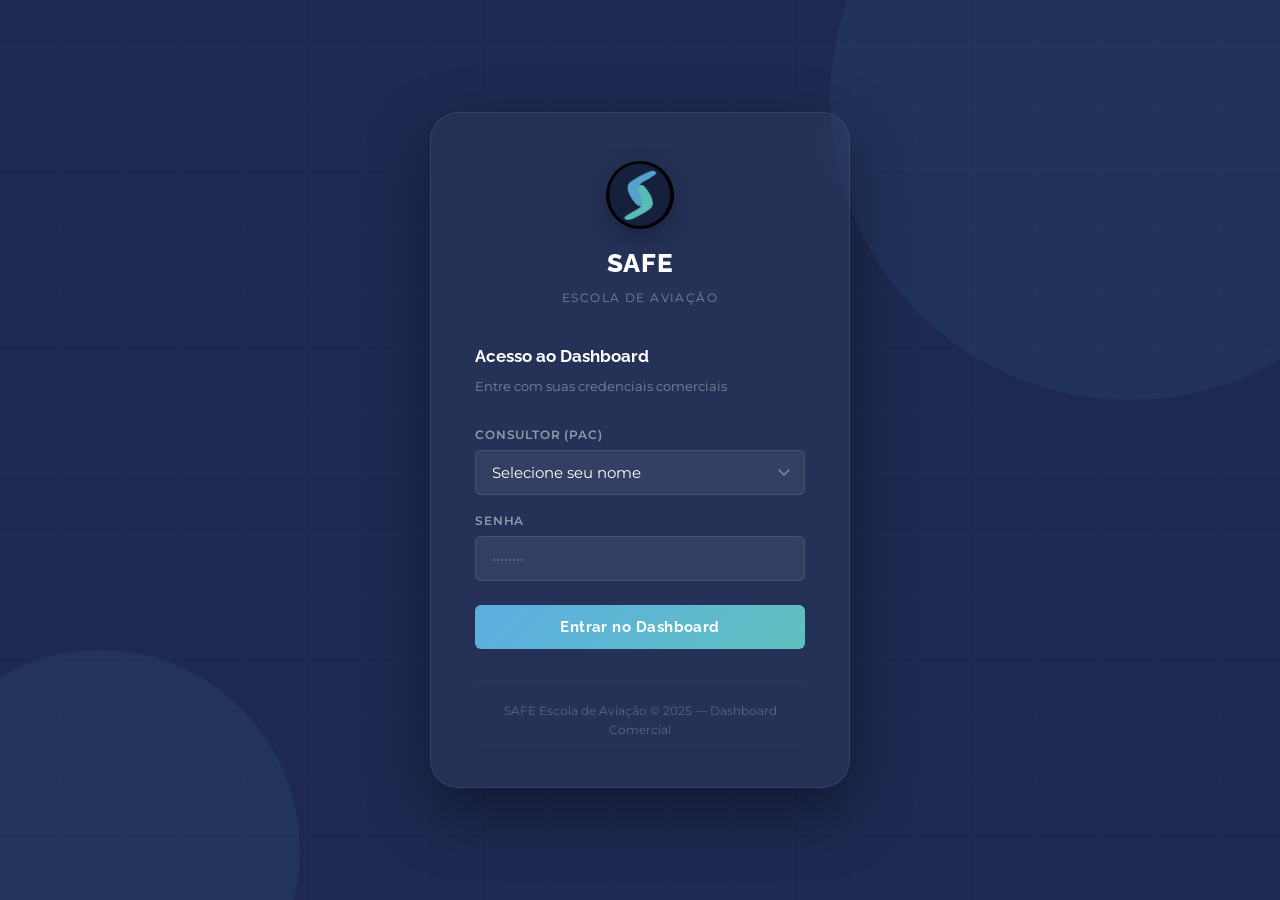
==== index.html @ b27352ac "feat: SAFE Comercial Dashboard v1.0" ====
<!DOCTYPE html>
<html lang="pt-BR">
<head>
  <meta charset="UTF-8">
  <meta name="viewport" content="width=device-width, initial-scale=1.0">
  <title>SAFE Comercial — Login</title>
  <link rel="icon" href="assets/img/logo.png">
  <link rel="stylesheet" href="css/safe-theme.css">
  <style>
    body {
      background: var(--navy);
      min-height: 100vh;
      display: flex;
      align-items: center;
      justify-content: center;
      position: relative;
      overflow: hidden;
    }

    /* Plano de fundo decorativo */
    .bg-decor {
      position: absolute;
      inset: 0;
      pointer-events: none;
      overflow: hidden;
    }
    .bg-circle {
      position: absolute;
      border-radius: 50%;
      opacity: .07;
    }
    .bg-circle-1 {
      width: 600px; height: 600px;
      background: var(--blue);
      top: -200px; right: -150px;
    }
    .bg-circle-2 {
      width: 400px; height: 400px;
      background: var(--teal);
      bottom: -150px; left: -100px;
    }
    .bg-lines {
      position: absolute;
      inset: 0;
      background-image:
        repeating-linear-gradient(
          0deg,
          transparent,
          transparent 60px,
          rgba(255,255,255,.015) 60px,
          rgba(255,255,255,.015) 61px
        ),
        repeating-linear-gradient(
          90deg,
          transparent,
          transparent 60px,
          rgba(255,255,255,.015) 60px,
          rgba(255,255,255,.015) 61px
        );
    }

    /* Card de login */
    .login-card {
      position: relative;
      z-index: 1;
      background: rgba(255,255,255,.04);
      backdrop-filter: blur(20px);
      border: 1px solid rgba(255,255,255,.08);
      border-radius: var(--radius-xl);
      padding: 48px 44px;
      width: 100%;
      max-width: 420px;
      box-shadow: 0 24px 64px rgba(0,0,0,.4);
      animation: fadeUp .5s cubic-bezier(.4,0,.2,1);
    }
    @keyframes fadeUp {
      from { opacity: 0; transform: translateY(24px); }
      to   { opacity: 1; transform: translateY(0); }
    }

    .login-logo {
      display: flex;
      flex-direction: column;
      align-items: center;
      margin-bottom: 36px;
    }
    .login-logo img {
      width: 68px; height: 68px;
      border-radius: 50%;
      margin-bottom: 14px;
      box-shadow: 0 8px 24px rgba(0,0,0,.3);
    }
    .login-logo-name {
      font-family: var(--font-title);
      font-size: 1.6rem;
      font-weight: 800;
      color: var(--white);
      letter-spacing: .02em;
    }
    .login-logo-sub {
      font-size: .75rem;
      color: rgba(255,255,255,.4);
      text-transform: uppercase;
      letter-spacing: .12em;
      margin-top: 4px;
    }

    .login-title {
      font-family: var(--font-title);
      font-size: 1.05rem;
      font-weight: 700;
      color: var(--white);
      margin-bottom: 6px;
    }
    .login-sub {
      font-size: .82rem;
      color: rgba(255,255,255,.4);
      margin-bottom: 28px;
    }

    .login-label {
      font-size: .75rem;
      font-weight: 600;
      text-transform: uppercase;
      letter-spacing: .07em;
      color: rgba(255,255,255,.5);
      margin-bottom: 6px;
      display: block;
    }
    .login-input {
      width: 100%;
      padding: 12px 16px;
      background: rgba(255,255,255,.07);
      border: 1.5px solid rgba(255,255,255,.1);
      border-radius: var(--radius-sm);
      color: var(--white);
      font-size: .95rem;
      font-family: var(--font-body);
      outline: none;
      transition: var(--transition);
      margin-bottom: 16px;
    }
    .login-input:focus {
      border-color: var(--blue);
      background: rgba(91,174,226,.08);
      box-shadow: 0 0 0 3px rgba(91,174,226,.12);
    }
    .login-input::placeholder { color: rgba(255,255,255,.2); }

    .login-btn {
      width: 100%;
      padding: 13px;
      background: linear-gradient(135deg, var(--blue), var(--teal));
      color: var(--white);
      border-radius: var(--radius-sm);
      font-family: var(--font-title);
      font-size: .95rem;
      font-weight: 700;
      letter-spacing: .03em;
      transition: var(--transition);
      display: flex;
      align-items: center;
      justify-content: center;
      gap: 8px;
      margin-top: 8px;
    }
    .login-btn:hover:not(:disabled) {
      transform: translateY(-1px);
      box-shadow: 0 8px 24px rgba(91,174,226,.35);
    }
    .login-btn:disabled { opacity: .6; }

    .login-error {
      background: rgba(231,76,60,.12);
      border: 1px solid rgba(231,76,60,.25);
      border-radius: var(--radius-sm);
      padding: 10px 14px;
      color: #ff8a80;
      font-size: .82rem;
      margin-top: 14px;
      display: none;
    }
    .login-error.show { display: block; }

    .login-footer {
      margin-top: 32px;
      padding-top: 20px;
      border-top: 1px solid rgba(255,255,255,.06);
      text-align: center;
      font-size: .72rem;
      color: rgba(255,255,255,.25);
    }

    /* Select customizado para PAC */
    .login-select {
      width: 100%;
      padding: 12px 16px;
      background: rgba(255,255,255,.07);
      border: 1.5px solid rgba(255,255,255,.1);
      border-radius: var(--radius-sm);
      color: var(--white);
      font-size: .95rem;
      font-family: var(--font-body);
      outline: none;
      transition: var(--transition);
      margin-bottom: 16px;
      appearance: none;
      background-image: url("data:image/svg+xml,%3Csvg xmlns='http://www.w3.org/2000/svg' width='12' height='8' viewBox='0 0 12 8'%3E%3Cpath d='M1 1l5 5 5-5' stroke='rgba(255,255,255,0.4)' stroke-width='1.5' fill='none' stroke-linecap='round'/%3E%3C/svg%3E");
      background-repeat: no-repeat;
      background-position: right 14px center;
      padding-right: 36px;
      cursor: pointer;
    }
    .login-select:focus {
      border-color: var(--blue);
      box-shadow: 0 0 0 3px rgba(91,174,226,.12);
    }
    .login-select option { background: var(--navy); color: var(--white); }
  </style>
</head>
<body>

  <div class="bg-decor">
    <div class="bg-circle bg-circle-1"></div>
    <div class="bg-circle bg-circle-2"></div>
    <div class="bg-lines"></div>
  </div>

  <div class="login-card">
    <div class="login-logo">
      <img src="assets/img/logo.png" alt="SAFE">
      <div class="login-logo-name">SAFE</div>
      <div class="login-logo-sub">Escola de Aviação</div>
    </div>

    <div class="login-title">Acesso ao Dashboard</div>
    <div class="login-sub">Entre com suas credenciais comerciais</div>

    <label class="login-label">Consultor (PAC)</label>
    <select class="login-select" id="inp-pac">
      <option value="" disabled selected>Selecione seu nome</option>
      <option value="Thiago">Thiago</option>
      <option value="Marlon">Marlon</option>
      <option value="Adauto">Adauto</option>
    </select>

    <label class="login-label">Senha</label>
    <input
      type="password"
      class="login-input"
      id="inp-senha"
      placeholder="••••••••"
      autocomplete="current-password"
    >

    <button class="login-btn" id="btn-login">
      Entrar no Dashboard
    </button>

    <div class="login-error" id="login-error"></div>

    <div class="login-footer">
      SAFE Escola de Aviação &copy; 2025 &mdash; Dashboard Comercial
    </div>
  </div>

  <script src="js/config.js"></script>
  <script>
    // Auth inline (sem dependência de auth.js ainda)
    const sessao = sessionStorage.getItem(CONFIG.SESSION_KEY);
    if (sessao) window.location.href = 'dashboard.html';
  </script>
  <script src="js/api.js"></script>
  <script src="js/auth.js"></script>
  <script>
    const btnLogin  = document.getElementById('btn-login');
    const inpPac    = document.getElementById('inp-pac');
    const inpSenha  = document.getElementById('inp-senha');
    const errEl     = document.getElementById('login-error');

    function mostrarErro(msg) {
      errEl.textContent = msg;
      errEl.classList.add('show');
    }
    function limparErro() {
      errEl.classList.remove('show');
    }

    async function fazerLogin() {
      const pac   = inpPac.value.trim();
      const senha = inpSenha.value;

      if (!pac)   { mostrarErro('Selecione seu nome.'); return; }
      if (!senha) { mostrarErro('Digite sua senha.'); return; }

      limparErro();
      btnLoading(btnLogin, true);

      const res = await Auth.login(pac, senha);

      btnLoading(btnLogin, false);

      if (res.ok) {
        window.location.href = 'dashboard.html';
      } else {
        mostrarErro(res.error || 'PAC ou senha incorretos.');
        inpSenha.value = '';
        inpSenha.focus();
      }
    }

    btnLogin.addEventListener('click', fazerLogin);
    inpSenha.addEventListener('keydown', e => {
      if (e.key === 'Enter') fazerLogin();
    });
    inpPac.addEventListener('change', limparErro);
  </script>
</body>
</html>
---- css/safe-theme.css ----
/* ============================================================
   safe-theme.css — Design System SAFE Escola de Aviação
   Dashboard Comercial
   ============================================================ */

@import url('https://fonts.googleapis.com/css2?family=Raleway:wght@400;600;700;800;900&family=Montserrat:wght@300;400;500;600;700&display=swap');

/* ── Variáveis ─────────────────────────────────────────────── */
:root {
  /* Cores SAFE */
  --navy:        #1D2951;
  --navy-deep:   #141d3a;
  --navy-light:  #253463;
  --blue:        #5BAEE2;
  --blue-light:  #7ec3ea;
  --blue-dark:   #3d8cc4;
  --teal:        #60C0BF;
  --teal-light:  #80d4d3;
  --teal-dark:   #44a8a7;
  --mid-blue:    #80B8B8;

  /* Neutros */
  --white:       #FFFFFF;
  --off-white:   #F4F7FC;
  --gray-100:    #EEF2F8;
  --gray-200:    #DDE4EF;
  --gray-300:    #BCC8DC;
  --gray-400:    #8EA4C0;
  --gray-500:    #5E7A9A;
  --gray-600:    #3E5475;
  --black:       #000000;

  /* Semânticas */
  --success:     #2ECC71;
  --warning:     #F39C12;
  --danger:      #E74C3C;
  --info:        var(--blue);

  /* Sidebar */
  --sidebar-w:        240px;
  --sidebar-w-collapsed: 68px;

  /* Layout */
  --topbar-h:    64px;
  --radius-sm:   6px;
  --radius-md:   12px;
  --radius-lg:   20px;
  --radius-xl:   28px;

  /* Sombras */
  --shadow-sm:   0 1px 4px rgba(29,41,81,.08);
  --shadow-md:   0 4px 16px rgba(29,41,81,.12);
  --shadow-lg:   0 8px 32px rgba(29,41,81,.18);
  --shadow-card: 0 2px 12px rgba(29,41,81,.10);

  /* Tipografia */
  --font-title:  'Raleway', sans-serif;
  --font-body:   'Montserrat', sans-serif;

  /* Transições */
  --transition:  all .2s cubic-bezier(.4,0,.2,1);
}

/* ── Reset & Base ──────────────────────────────────────────── */
*, *::before, *::after { box-sizing: border-box; margin: 0; padding: 0; }

html { font-size: 16px; scroll-behavior: smooth; }

body {
  font-family: var(--font-body);
  background: var(--off-white);
  color: var(--navy);
  line-height: 1.6;
  -webkit-font-smoothing: antialiased;
}

a { color: inherit; text-decoration: none; }
img { display: block; max-width: 100%; }
button { cursor: pointer; border: none; background: none; font-family: inherit; }
input, select, textarea { font-family: inherit; }

/* ── Tipografia ────────────────────────────────────────────── */
h1, h2, h3, h4, h5 {
  font-family: var(--font-title);
  font-weight: 700;
  line-height: 1.25;
  color: var(--navy);
}

h1 { font-size: 2rem; }
h2 { font-size: 1.5rem; }
h3 { font-size: 1.25rem; }
h4 { font-size: 1rem; }

.text-sm    { font-size: .85rem; }
.text-xs    { font-size: .75rem; }
.text-muted { color: var(--gray-400); }
.text-white { color: var(--white); }
.text-blue  { color: var(--blue); }
.text-teal  { color: var(--teal); }
.fw-600     { font-weight: 600; }
.fw-700     { font-weight: 700; }

/* ── Botões ────────────────────────────────────────────────── */
.btn {
  display: inline-flex;
  align-items: center;
  gap: 8px;
  padding: 10px 20px;
  border-radius: var(--radius-sm);
  font-family: var(--font-body);
  font-size: .875rem;
  font-weight: 600;
  transition: var(--transition);
  white-space: nowrap;
}

.btn-primary {
  background: var(--blue);
  color: var(--white);
}
.btn-primary:hover {
  background: var(--blue-dark);
  box-shadow: 0 4px 12px rgba(91,174,226,.35);
  transform: translateY(-1px);
}

.btn-navy {
  background: var(--navy);
  color: var(--white);
}
.btn-navy:hover {
  background: var(--navy-deep);
  transform: translateY(-1px);
}

.btn-teal {
  background: var(--teal);
  color: var(--white);
}
.btn-teal:hover {
  background: var(--teal-dark);
  transform: translateY(-1px);
}

.btn-ghost {
  background: transparent;
  color: var(--navy);
  border: 1.5px solid var(--gray-200);
}
.btn-ghost:hover {
  background: var(--gray-100);
  border-color: var(--gray-300);
}

.btn-danger {
  background: var(--danger);
  color: var(--white);
}
.btn-danger:hover { background: #c0392b; }

.btn-sm { padding: 7px 14px; font-size: .8rem; }
.btn-lg { padding: 13px 28px; font-size: 1rem; }
.btn-icon { padding: 9px; border-radius: var(--radius-sm); }

.btn:disabled {
  opacity: .5;
  pointer-events: none;
}

/* ── Cards ─────────────────────────────────────────────────── */
.card {
  background: var(--white);
  border-radius: var(--radius-md);
  box-shadow: var(--shadow-card);
  padding: 24px;
}

.card-header {
  display: flex;
  align-items: center;
  justify-content: space-between;
  margin-bottom: 20px;
}

.card-title {
  font-family: var(--font-title);
  font-size: 1rem;
  font-weight: 700;
  color: var(--navy);
}

/* KPI Card */
.kpi-card {
  background: var(--white);
  border-radius: var(--radius-md);
  box-shadow: var(--shadow-card);
  padding: 24px;
  display: flex;
  flex-direction: column;
  gap: 8px;
  position: relative;
  overflow: hidden;
  transition: var(--transition);
}
.kpi-card:hover {
  transform: translateY(-2px);
  box-shadow: var(--shadow-md);
}
.kpi-card::before {
  content: '';
  position: absolute;
  top: 0; left: 0; right: 0;
  height: 3px;
  background: linear-gradient(90deg, var(--blue), var(--teal));
}
.kpi-label {
  font-size: .78rem;
  font-weight: 600;
  text-transform: uppercase;
  letter-spacing: .06em;
  color: var(--gray-400);
}
.kpi-value {
  font-family: var(--font-title);
  font-size: 1.9rem;
  font-weight: 800;
  color: var(--navy);
  line-height: 1;
}
.kpi-sub {
  font-size: .78rem;
  color: var(--gray-400);
}
.kpi-icon {
  position: absolute;
  top: 20px; right: 20px;
  width: 40px; height: 40px;
  border-radius: 10px;
  display: flex;
  align-items: center;
  justify-content: center;
  font-size: 1.2rem;
}
.kpi-icon.blue  { background: rgba(91,174,226,.12); color: var(--blue); }
.kpi-icon.teal  { background: rgba(96,192,191,.12); color: var(--teal); }
.kpi-icon.navy  { background: rgba(29,41,81,.08);   color: var(--navy); }
.kpi-icon.green { background: rgba(46,204,113,.12); color: var(--success); }

/* ── Formulários ───────────────────────────────────────────── */
.form-group {
  display: flex;
  flex-direction: column;
  gap: 6px;
  margin-bottom: 16px;
}
.form-label {
  font-size: .8rem;
  font-weight: 600;
  color: var(--gray-500);
  text-transform: uppercase;
  letter-spacing: .04em;
}
.form-control {
  width: 100%;
  padding: 10px 14px;
  border: 1.5px solid var(--gray-200);
  border-radius: var(--radius-sm);
  font-size: .9rem;
  color: var(--navy);
  background: var(--white);
  transition: var(--transition);
  outline: none;
}
.form-control:focus {
  border-color: var(--blue);
  box-shadow: 0 0 0 3px rgba(91,174,226,.15);
}
.form-control::placeholder { color: var(--gray-300); }
.form-row {
  display: grid;
  grid-template-columns: repeat(auto-fit, minmax(200px, 1fr));
  gap: 0 16px;
}

/* ── Tabelas ───────────────────────────────────────────────── */
.table-wrapper {
  overflow-x: auto;
  border-radius: var(--radius-md);
}
.table {
  width: 100%;
  border-collapse: collapse;
  font-size: .875rem;
}
.table thead th {
  background: var(--navy);
  color: var(--white);
  font-family: var(--font-title);
  font-size: .75rem;
  font-weight: 700;
  text-transform: uppercase;
  letter-spacing: .06em;
  padding: 12px 16px;
  text-align: left;
  white-space: nowrap;
}
.table thead th:first-child { border-radius: var(--radius-sm) 0 0 0; }
.table thead th:last-child  { border-radius: 0 var(--radius-sm) 0 0; }
.table tbody tr {
  border-bottom: 1px solid var(--gray-100);
  transition: var(--transition);
}
.table tbody tr:hover { background: var(--off-white); }
.table tbody td {
  padding: 12px 16px;
  color: var(--navy);
  vertical-align: middle;
}
.table tbody tr:last-child { border-bottom: none; }

/* ── Badges ────────────────────────────────────────────────── */
.badge {
  display: inline-flex;
  align-items: center;
  padding: 3px 10px;
  border-radius: 100px;
  font-size: .72rem;
  font-weight: 700;
  text-transform: uppercase;
  letter-spacing: .05em;
}
.badge-blue   { background: rgba(91,174,226,.12);  color: var(--blue-dark); }
.badge-teal   { background: rgba(96,192,191,.12);  color: var(--teal-dark); }
.badge-navy   { background: rgba(29,41,81,.08);    color: var(--navy); }
.badge-green  { background: rgba(46,204,113,.12);  color: #27ae60; }
.badge-orange { background: rgba(243,156,18,.12);  color: #d68910; }
.badge-red    { background: rgba(231,76,60,.12);   color: #c0392b; }

/* ── Modal ─────────────────────────────────────────────────── */
.modal-overlay {
  position: fixed;
  inset: 0;
  background: rgba(14,20,40,.55);
  backdrop-filter: blur(4px);
  z-index: 1000;
  display: flex;
  align-items: center;
  justify-content: center;
  padding: 16px;
  opacity: 0;
  pointer-events: none;
  transition: opacity .25s;
}
.modal-overlay.open {
  opacity: 1;
  pointer-events: all;
}
.modal {
  background: var(--white);
  border-radius: var(--radius-lg);
  box-shadow: var(--shadow-lg);
  width: 100%;
  max-width: 560px;
  max-height: 90vh;
  overflow-y: auto;
  transform: translateY(20px) scale(.97);
  transition: transform .25s cubic-bezier(.4,0,.2,1);
}
.modal-overlay.open .modal { transform: translateY(0) scale(1); }
.modal-header {
  padding: 24px 24px 0;
  display: flex;
  align-items: center;
  justify-content: space-between;
}
.modal-body    { padding: 20px 24px; }
.modal-footer  { padding: 0 24px 24px; display: flex; gap: 10px; justify-content: flex-end; }
.modal-close {
  width: 32px; height: 32px;
  border-radius: 50%;
  display: flex; align-items: center; justify-content: center;
  color: var(--gray-400);
  transition: var(--transition);
}
.modal-close:hover { background: var(--gray-100); color: var(--navy); }

/* ── Toast / Alertas ───────────────────────────────────────── */
.toast-container {
  position: fixed;
  bottom: 24px; right: 24px;
  z-index: 2000;
  display: flex;
  flex-direction: column;
  gap: 10px;
}
.toast {
  display: flex;
  align-items: center;
  gap: 12px;
  padding: 14px 18px;
  background: var(--white);
  border-radius: var(--radius-md);
  box-shadow: var(--shadow-lg);
  min-width: 280px;
  max-width: 380px;
  font-size: .875rem;
  font-weight: 500;
  animation: toastIn .3s cubic-bezier(.4,0,.2,1);
  border-left: 4px solid var(--blue);
}
.toast.success { border-color: var(--success); }
.toast.error   { border-color: var(--danger); }
.toast.warning { border-color: var(--warning); }
@keyframes toastIn {
  from { opacity: 0; transform: translateX(20px); }
  to   { opacity: 1; transform: translateX(0); }
}

/* ── Loading ───────────────────────────────────────────────── */
.spinner {
  width: 20px; height: 20px;
  border: 2px solid rgba(255,255,255,.3);
  border-top-color: var(--white);
  border-radius: 50%;
  animation: spin .7s linear infinite;
}
.spinner.dark {
  border-color: rgba(29,41,81,.15);
  border-top-color: var(--navy);
}
@keyframes spin { to { transform: rotate(360deg); } }

.loading-overlay {
  position: absolute;
  inset: 0;
  background: rgba(255,255,255,.7);
  display: flex;
  align-items: center;
  justify-content: center;
  border-radius: inherit;
  z-index: 10;
}

/* ── Utilitários ───────────────────────────────────────────── */
.d-flex  { display: flex; }
.d-none  { display: none !important; }
.align-center { align-items: center; }
.justify-between { justify-content: space-between; }
.gap-8   { gap: 8px; }
.gap-12  { gap: 12px; }
.gap-16  { gap: 16px; }
.mt-4    { margin-top: 4px; }
.mt-8    { margin-top: 8px; }
.mt-16   { margin-top: 16px; }
.mt-24   { margin-top: 24px; }
.mb-16   { margin-bottom: 16px; }
.mb-24   { margin-bottom: 24px; }
.w-100   { width: 100%; }
.text-right { text-align: right; }
.text-center { text-align: center; }
.cursor-pointer { cursor: pointer; }

/* Empty state */
.empty-state {
  text-align: center;
  padding: 48px 24px;
  color: var(--gray-400);
}
.empty-state .icon {
  font-size: 3rem;
  margin-bottom: 12px;
  opacity: .4;
}
.empty-state p { font-size: .9rem; }

/* Divider */
.divider {
  border: none;
  border-top: 1px solid var(--gray-100);
  margin: 16px 0;
}

/* Scrollbar customizada */
::-webkit-scrollbar { width: 6px; height: 6px; }
::-webkit-scrollbar-track { background: transparent; }
::-webkit-scrollbar-thumb { background: var(--gray-300); border-radius: 3px; }
::-webkit-scrollbar-thumb:hover { background: var(--gray-400); }
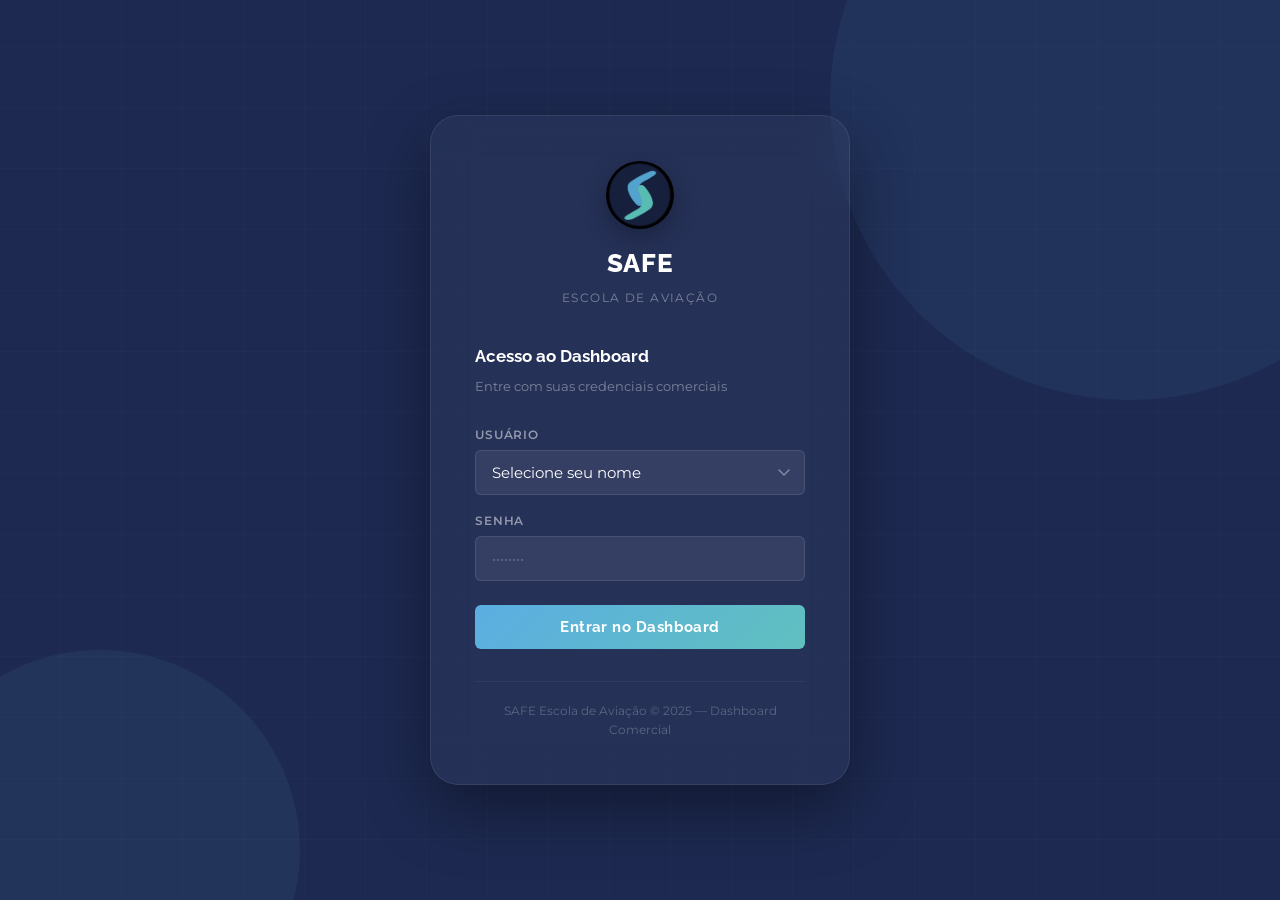
==== commit c90addb0: "fix: ajustar login usuarios e sidebar" ====
--- a/index.html
+++ b/index.html
@@ -14,7 +14,9 @@
       align-items: center;
       justify-content: center;
       position: relative;
-      overflow: hidden;
+      overflow-x: hidden;
+      overflow-y: auto;
+      padding: 24px 16px;
     }
 
     /* Plano de fundo decorativo */
@@ -67,7 +69,7 @@
       backdrop-filter: blur(20px);
       border: 1px solid rgba(255,255,255,.08);
       border-radius: var(--radius-xl);
-      padding: 48px 44px;
+      padding: clamp(28px, 5vh, 48px) clamp(22px, 5vw, 44px);
       width: 100%;
       max-width: 420px;
       box-shadow: 0 24px 64px rgba(0,0,0,.4);
@@ -210,12 +212,26 @@
       background-position: right 14px center;
       padding-right: 36px;
       cursor: pointer;
+      min-width: 0;
     }
     .login-select:focus {
       border-color: var(--blue);
       box-shadow: 0 0 0 3px rgba(91,174,226,.12);
     }
     .login-select option { background: var(--navy); color: var(--white); }
+
+    @media (max-width: 480px), (max-height: 720px) {
+      body { align-items: flex-start; }
+      .login-logo { margin-bottom: 24px; }
+      .login-logo img {
+        width: 56px;
+        height: 56px;
+      }
+      .login-footer {
+        margin-top: 24px;
+        padding-top: 16px;
+      }
+    }
   </style>
 </head>
 <body>
@@ -236,7 +252,7 @@
     <div class="login-title">Acesso ao Dashboard</div>
     <div class="login-sub">Entre com suas credenciais comerciais</div>
 
-    <label class="login-label">Consultor (PAC)</label>
+    <label class="login-label">Usuário</label>
     <select class="login-select" id="inp-pac">
       <option value="" disabled selected>Selecione seu nome</option>
       <option value="Thiago">Thiago</option>
@@ -286,6 +302,49 @@
       errEl.classList.remove('show');
     }
 
+    const usuariosFallback = Array.from(
+      inpPac.querySelectorAll('option:not([disabled])')
+    ).map(option => ({ nome: option.textContent.trim(), pac: option.value }));
+
+    function preencherUsuariosLogin(usuarios) {
+      const valorAtual = inpPac.value;
+      inpPac.innerHTML = '';
+
+      const placeholder = document.createElement('option');
+      placeholder.value = '';
+      placeholder.disabled = true;
+      placeholder.selected = true;
+      placeholder.textContent = 'Selecione seu nome';
+      inpPac.appendChild(placeholder);
+
+      usuarios.forEach(usuario => {
+        if (!usuario.pac) return;
+        const option = document.createElement('option');
+        option.value = usuario.pac;
+        option.textContent = usuario.nome && usuario.nome !== usuario.pac
+          ? `${usuario.nome} (${usuario.pac})`
+          : usuario.pac;
+        inpPac.appendChild(option);
+      });
+
+      if (valorAtual && usuarios.some(usuario => usuario.pac === valorAtual)) {
+        inpPac.value = valorAtual;
+      }
+    }
+
+    async function carregarUsuariosLogin() {
+      preencherUsuariosLogin(usuariosFallback);
+
+      try {
+        const res = await API.getUsuariosLogin();
+        if (res.ok && Array.isArray(res.data) && res.data.length) {
+          preencherUsuariosLogin(res.data);
+        }
+      } catch {
+        preencherUsuariosLogin(usuariosFallback);
+      }
+    }
+
     async function fazerLogin() {
       const pac   = inpPac.value.trim();
       const senha = inpSenha.value;
@@ -314,6 +373,7 @@
       if (e.key === 'Enter') fazerLogin();
     });
     inpPac.addEventListener('change', limparErro);
+    carregarUsuariosLogin();
   </script>
 </body>
 </html>
--- a/css/safe-theme.css
+++ b/css/safe-theme.css
@@ -486,3 +486,113 @@
 ::-webkit-scrollbar-track { background: transparent; }
 ::-webkit-scrollbar-thumb { background: var(--gray-300); border-radius: 3px; }
 ::-webkit-scrollbar-thumb:hover { background: var(--gray-400); }
+
+/* Garante que nada vaze */
+*, *::before, *::after { box-sizing: border-box; }
+
+.table-wrapper {
+  overflow-x: hidden !important;
+  width: 100%;
+}
+
+.table {
+  width: 100%;
+  min-width: 0 !important;
+  table-layout: fixed;
+}
+
+/* Colunas com largura fixa */
+.table thead th:nth-child(1) { width: 100px; } /* Data */
+.table thead th:nth-child(2) { width: 90px;  } /* PAC */
+.table thead th:nth-child(3) { width: auto;  } /* Cliente — flex */
+.table thead th:nth-child(4) { width: 140px; } /* Curso */
+.table thead th:nth-child(5) { width: 110px; } /* Origem */
+.table thead th:nth-child(6) { width: 90px;  } /* Lead Novo */
+.table thead th:nth-child(7) { width: 110px; } /* Valor */
+.table thead th:nth-child(8) { width: 44px;  } /* Ação */
+
+/* Células truncam com reticências */
+.table tbody td {
+  overflow: hidden;
+  text-overflow: ellipsis;
+  white-space: nowrap;
+}
+
+/* ── 1200px: some Origem ──────────────────────────────────── */
+@media (max-width: 1200px) {
+  .table .col-origem,
+  .table th.col-origem { display: none; }
+}
+
+/* ── 960px: some Lead Novo ───────────────────────────────── */
+@media (max-width: 960px) {
+  .table .col-lead,
+  .table th.col-lead { display: none; }
+}
+
+/* ── 720px: some PAC ─────────────────────────────────────── */
+@media (max-width: 720px) {
+  .table .col-pac,
+  .table th.col-pac { display: none; }
+}
+
+/* ── 520px: some Curso ───────────────────────────────────── */
+@media (max-width: 520px) {
+  .table .col-curso,
+  .table th.col-curso { display: none; }
+}
+
+/* ============================================================
+   Tabela responsiva — sem scroll, sem truncamento
+   Colunas somem progressivamente conforme a tela diminui
+   ============================================================ */
+
+/* Reset: tabela ocupa espaço disponível, sem forçar largura */
+.table-wrapper {
+  overflow: hidden !important;
+  width: 100%;
+}
+
+.table {
+  width: 100%;
+  table-layout: auto;
+}
+
+/* Sem truncamento em nenhuma célula */
+.table tbody td,
+.table thead th {
+  white-space: normal;
+  overflow: visible;
+  text-overflow: unset;
+  word-break: break-word;
+}
+
+/* Apenas data e valor não quebram */
+.table td:first-child,
+.table th:first-child,
+.table td.col-valor,
+.table th.col-valor {
+  white-space: nowrap;
+}
+
+/* ── Breakpoints: colunas somem, nunca truncam ─────────────── */
+
+/* < 1100px: some Origem */
+@media (max-width: 1100px) {
+  .col-origem { display: none !important; }
+}
+
+/* < 860px: some Lead Novo */
+@media (max-width: 860px) {
+  .col-lead { display: none !important; }
+}
+
+/* < 680px: some PAC */
+@media (max-width: 680px) {
+  .col-pac { display: none !important; }
+}
+
+/* < 500px: some Curso */
+@media (max-width: 500px) {
+  .col-curso { display: none !important; }
+}
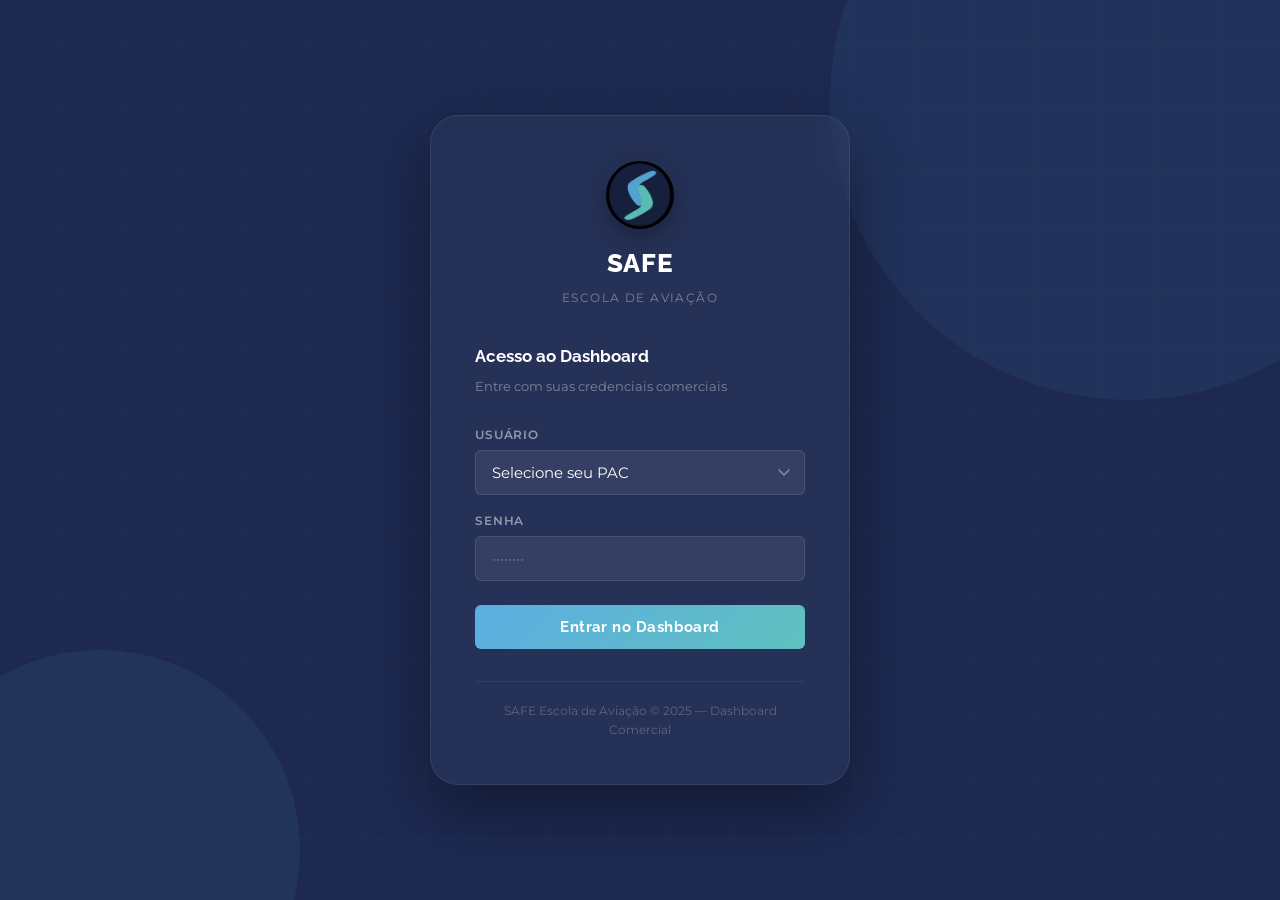
==== commit 8b00dcc1: "fix: exibir PACs no login imediatamente" ====
--- a/index.html
+++ b/index.html
@@ -254,10 +254,11 @@
 
     <label class="login-label">Usuário</label>
     <select class="login-select" id="inp-pac">
-      <option value="" disabled selected>Selecione seu nome</option>
+      <option value="" disabled selected>Selecione seu PAC</option>
       <option value="Thiago">Thiago</option>
       <option value="Marlon">Marlon</option>
       <option value="Adauto">Adauto</option>
+      <option value="Ramos">Ramos</option>
     </select>
 
     <label class="login-label">Senha</label>
@@ -305,39 +306,68 @@
     const usuariosFallback = Array.from(
       inpPac.querySelectorAll('option:not([disabled])')
     ).map(option => ({ nome: option.textContent.trim(), pac: option.value }));
+    const usuariosCacheKey = `${CONFIG.SESSION_KEY}_login_users`;
+
+    function normalizarUsuariosLogin(usuarios) {
+      const porPac = new Map();
+
+      (usuarios || []).forEach(usuario => {
+        const pac = String(usuario.pac || '').trim();
+        if (!pac) return;
+        porPac.set(pac.toLowerCase(), { ...usuario, pac });
+      });
+
+      return Array.from(porPac.values())
+        .sort((a, b) => a.pac.localeCompare(b.pac, 'pt-BR'));
+    }
+
+    function getUsuariosCache() {
+      try {
+        const raw = localStorage.getItem(usuariosCacheKey);
+        return raw ? normalizarUsuariosLogin(JSON.parse(raw)) : [];
+      } catch {
+        return [];
+      }
+    }
+
+    function salvarUsuariosCache(usuarios) {
+      try {
+        localStorage.setItem(usuariosCacheKey, JSON.stringify(normalizarUsuariosLogin(usuarios)));
+      } catch {}
+    }
 
     function preencherUsuariosLogin(usuarios) {
       const valorAtual = inpPac.value;
+      const lista = normalizarUsuariosLogin(usuarios);
       inpPac.innerHTML = '';
 
       const placeholder = document.createElement('option');
       placeholder.value = '';
       placeholder.disabled = true;
       placeholder.selected = true;
-      placeholder.textContent = 'Selecione seu nome';
+      placeholder.textContent = 'Selecione seu PAC';
       inpPac.appendChild(placeholder);
 
-      usuarios.forEach(usuario => {
-        if (!usuario.pac) return;
+      lista.forEach(usuario => {
         const option = document.createElement('option');
         option.value = usuario.pac;
-        option.textContent = usuario.nome && usuario.nome !== usuario.pac
-          ? `${usuario.nome} (${usuario.pac})`
-          : usuario.pac;
+        option.textContent = usuario.pac;
         inpPac.appendChild(option);
       });
 
-      if (valorAtual && usuarios.some(usuario => usuario.pac === valorAtual)) {
+      if (valorAtual && lista.some(usuario => usuario.pac === valorAtual)) {
         inpPac.value = valorAtual;
       }
     }
 
     async function carregarUsuariosLogin() {
-      preencherUsuariosLogin(usuariosFallback);
+      const cache = getUsuariosCache();
+      preencherUsuariosLogin(cache.length ? cache : usuariosFallback);
 
       try {
         const res = await API.getUsuariosLogin();
         if (res.ok && Array.isArray(res.data) && res.data.length) {
+          salvarUsuariosCache(res.data);
           preencherUsuariosLogin(res.data);
         }
       } catch {
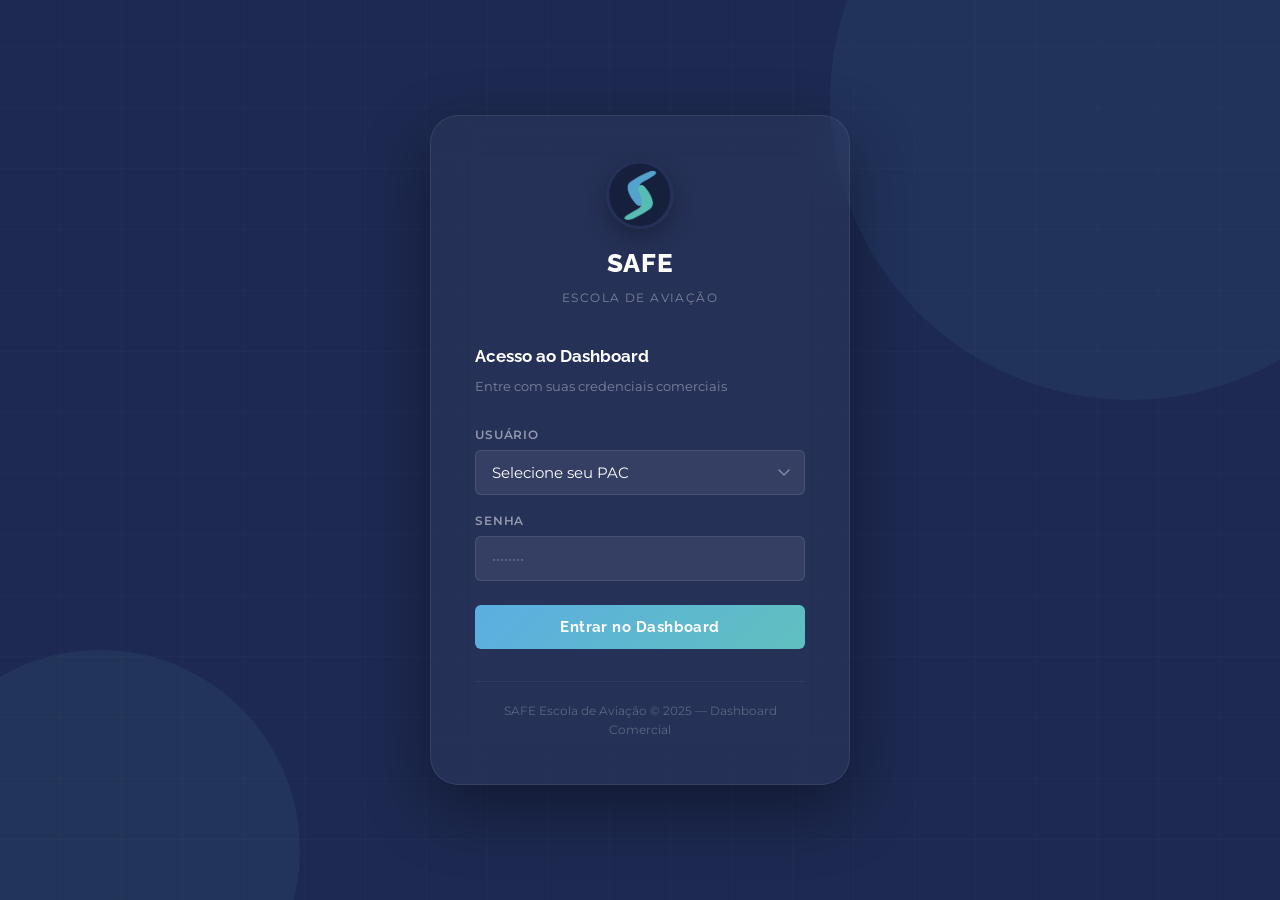
==== commit 8d935ad0: "feat: adicionar loading no dashboard e atualizar favicon" ====
--- a/index.html
+++ b/index.html
@@ -4,7 +4,9 @@
   <meta charset="UTF-8">
   <meta name="viewport" content="width=device-width, initial-scale=1.0">
   <title>SAFE Comercial — Login</title>
-  <link rel="icon" href="assets/img/logo.png">
+  <link rel="icon" type="image/png" href="favicon.png">
+  <link rel="shortcut icon" href="favicon.ico" type="image/x-icon">
+  <link rel="apple-touch-icon" href="assets/img/logo.png">
   <link rel="stylesheet" href="css/safe-theme.css">
   <style>
     body {
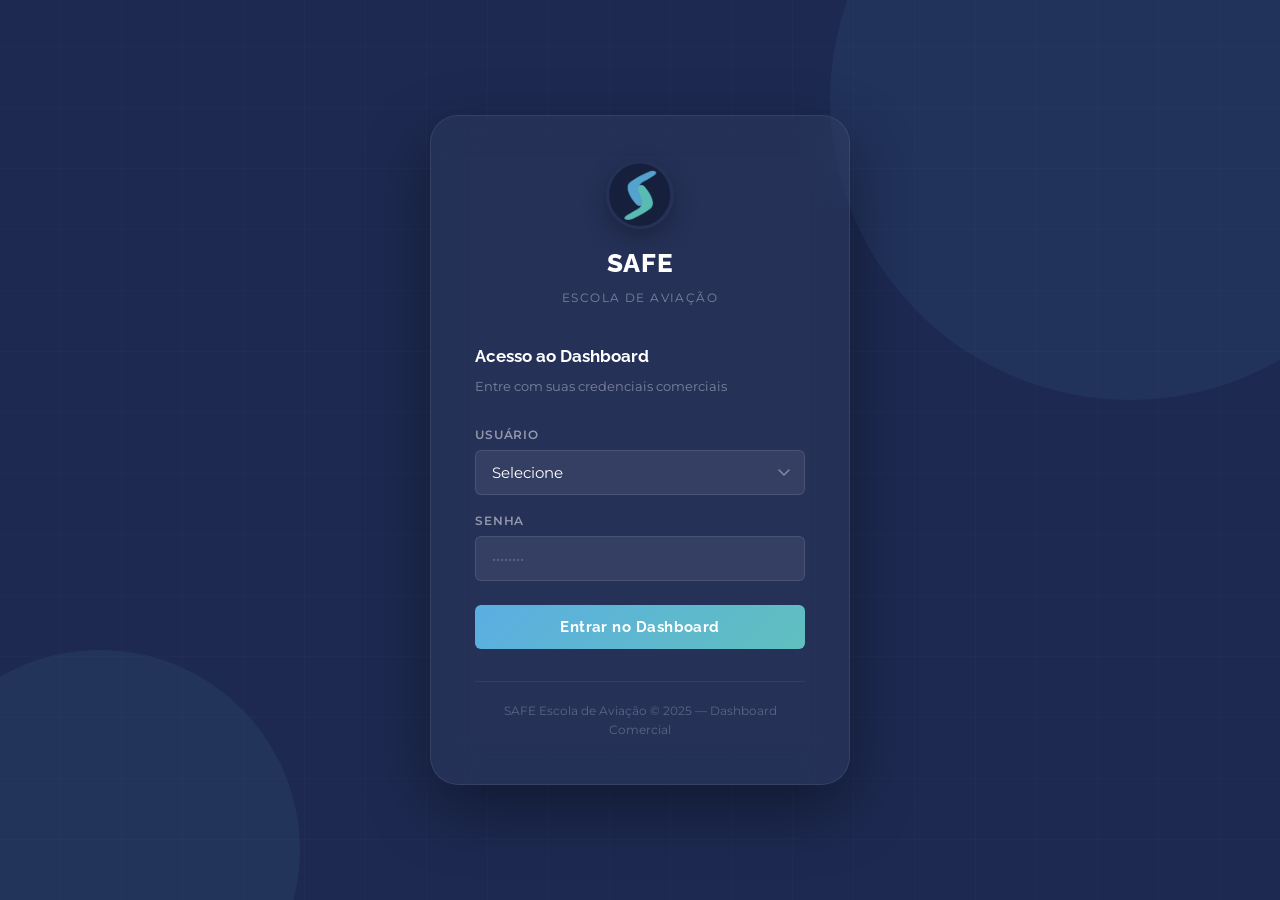
==== commit 2de76285: "feat: melhorar filtros e totais do dashboard" ====
--- a/index.html
+++ b/index.html
@@ -256,7 +256,7 @@
 
     <label class="login-label">Usuário</label>
     <select class="login-select" id="inp-pac">
-      <option value="" disabled selected>Selecione seu PAC</option>
+      <option value="" disabled selected>Selecione</option>
       <option value="Thiago">Thiago</option>
       <option value="Marlon">Marlon</option>
       <option value="Adauto">Adauto</option>
@@ -347,7 +347,7 @@
       placeholder.value = '';
       placeholder.disabled = true;
       placeholder.selected = true;
-      placeholder.textContent = 'Selecione seu PAC';
+      placeholder.textContent = 'Selecione';
       inpPac.appendChild(placeholder);
 
       lista.forEach(usuario => {
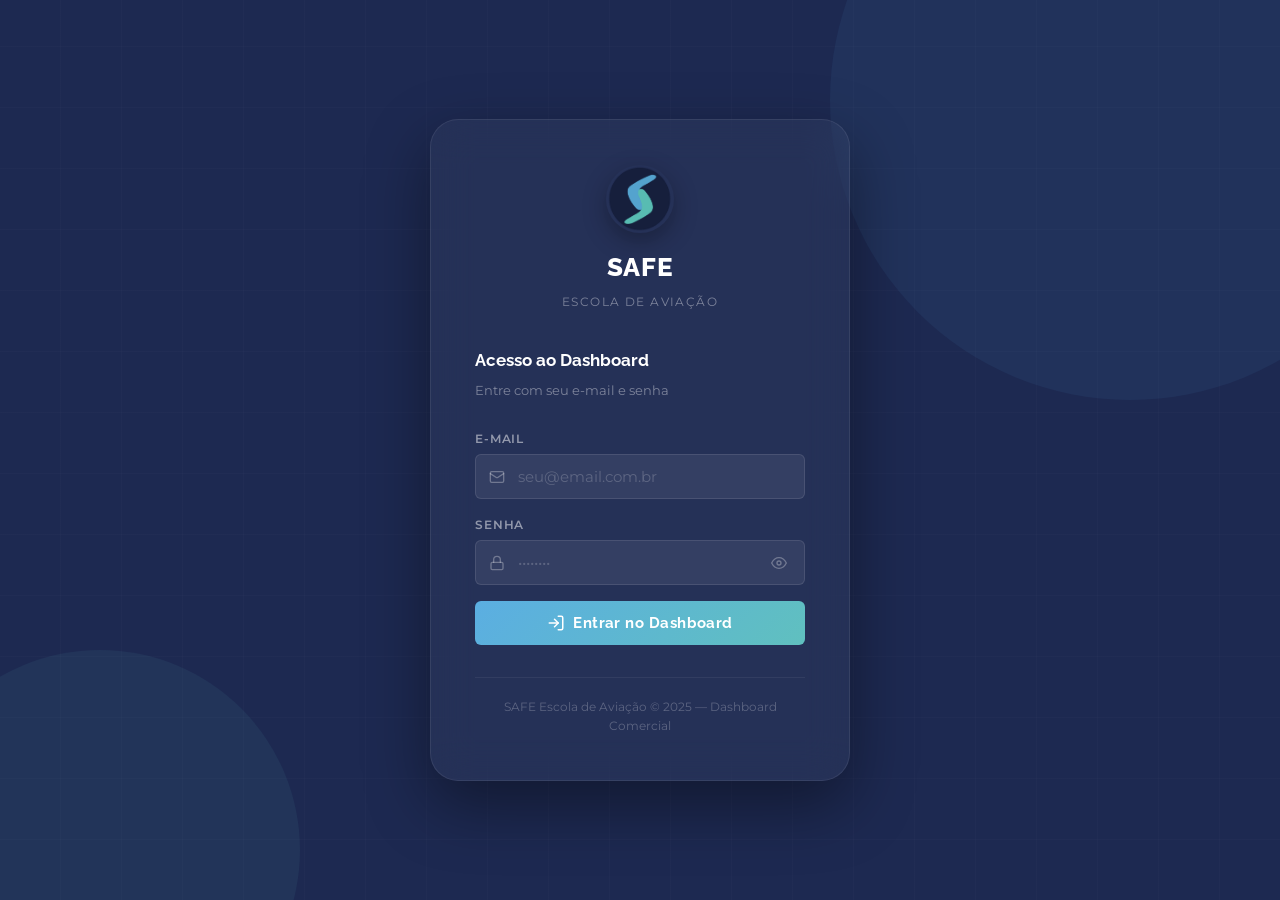
==== commit 945052bf: "feat: login por email, concorrência zerada com comparativo SAFE, UX melhorias" ====
--- a/index.html
+++ b/index.html
@@ -22,58 +22,26 @@
     }
 
     /* Plano de fundo decorativo */
-    .bg-decor {
-      position: absolute;
-      inset: 0;
-      pointer-events: none;
-      overflow: hidden;
-    }
-    .bg-circle {
-      position: absolute;
-      border-radius: 50%;
-      opacity: .07;
-    }
-    .bg-circle-1 {
-      width: 600px; height: 600px;
-      background: var(--blue);
-      top: -200px; right: -150px;
-    }
-    .bg-circle-2 {
-      width: 400px; height: 400px;
-      background: var(--teal);
-      bottom: -150px; left: -100px;
-    }
+    .bg-decor { position: absolute; inset: 0; pointer-events: none; overflow: hidden; }
+    .bg-circle { position: absolute; border-radius: 50%; opacity: .07; }
+    .bg-circle-1 { width: 600px; height: 600px; background: var(--blue); top: -200px; right: -150px; }
+    .bg-circle-2 { width: 400px; height: 400px; background: var(--teal); bottom: -150px; left: -100px; }
     .bg-lines {
-      position: absolute;
-      inset: 0;
+      position: absolute; inset: 0;
       background-image:
-        repeating-linear-gradient(
-          0deg,
-          transparent,
-          transparent 60px,
-          rgba(255,255,255,.015) 60px,
-          rgba(255,255,255,.015) 61px
-        ),
-        repeating-linear-gradient(
-          90deg,
-          transparent,
-          transparent 60px,
-          rgba(255,255,255,.015) 60px,
-          rgba(255,255,255,.015) 61px
-        );
-    }
-
-    /* Card de login */
+        repeating-linear-gradient(0deg, transparent, transparent 60px, rgba(255,255,255,.015) 60px, rgba(255,255,255,.015) 61px),
+        repeating-linear-gradient(90deg, transparent, transparent 60px, rgba(255,255,255,.015) 60px, rgba(255,255,255,.015) 61px);
+    }
+
+    /* Card */
     .login-card {
-      position: relative;
-      z-index: 1;
+      position: relative; z-index: 1;
       background: rgba(255,255,255,.04);
       backdrop-filter: blur(20px);
       border: 1px solid rgba(255,255,255,.08);
       border-radius: var(--radius-xl);
       padding: clamp(28px, 5vh, 48px) clamp(22px, 5vw, 44px);
-      width: 100%;
-      max-width: 420px;
+      width: 100%; max-width: 420px;
       box-shadow: 0 24px 64px rgba(0,0,0,.4);
       animation: fadeUp .5s cubic-bezier(.4,0,.2,1);
     }
@@ -83,156 +51,118 @@
     }
 
     .login-logo {
-      display: flex;
-      flex-direction: column;
-      align-items: center;
+      display: flex; flex-direction: column; align-items: center;
       margin-bottom: 36px;
     }
     .login-logo img {
-      width: 68px; height: 68px;
-      border-radius: 50%;
+      width: 68px; height: 68px; border-radius: 50%;
       margin-bottom: 14px;
       box-shadow: 0 8px 24px rgba(0,0,0,.3);
     }
     .login-logo-name {
-      font-family: var(--font-title);
-      font-size: 1.6rem;
-      font-weight: 800;
-      color: var(--white);
-      letter-spacing: .02em;
+      font-family: var(--font-title); font-size: 1.6rem;
+      font-weight: 800; color: var(--white); letter-spacing: .02em;
     }
     .login-logo-sub {
-      font-size: .75rem;
-      color: rgba(255,255,255,.4);
-      text-transform: uppercase;
-      letter-spacing: .12em;
-      margin-top: 4px;
+      font-size: .75rem; color: rgba(255,255,255,.4);
+      text-transform: uppercase; letter-spacing: .12em; margin-top: 4px;
     }
 
     .login-title {
-      font-family: var(--font-title);
-      font-size: 1.05rem;
-      font-weight: 700;
-      color: var(--white);
-      margin-bottom: 6px;
-    }
-    .login-sub {
-      font-size: .82rem;
-      color: rgba(255,255,255,.4);
-      margin-bottom: 28px;
-    }
+      font-family: var(--font-title); font-size: 1.05rem;
+      font-weight: 700; color: var(--white); margin-bottom: 6px;
+    }
+    .login-sub { font-size: .82rem; color: rgba(255,255,255,.4); margin-bottom: 28px; }
 
     .login-label {
-      font-size: .75rem;
-      font-weight: 600;
-      text-transform: uppercase;
-      letter-spacing: .07em;
-      color: rgba(255,255,255,.5);
-      margin-bottom: 6px;
-      display: block;
-    }
+      font-size: .75rem; font-weight: 600; text-transform: uppercase;
+      letter-spacing: .07em; color: rgba(255,255,255,.5);
+      margin-bottom: 6px; display: block;
+    }
+
+    /* Input wrapper com ícone */
+    .input-wrap {
+      position: relative; margin-bottom: 16px;
+    }
+    .input-wrap .input-icon {
+      position: absolute; left: 14px; top: 50%; transform: translateY(-50%);
+      color: rgba(255,255,255,.3); display: flex; align-items: center;
+      pointer-events: none;
+    }
+    .input-wrap .input-icon svg { width: 16px; height: 16px; }
+
     .login-input {
-      width: 100%;
-      padding: 12px 16px;
+      width: 100%; padding: 12px 16px 12px 42px;
       background: rgba(255,255,255,.07);
       border: 1.5px solid rgba(255,255,255,.1);
       border-radius: var(--radius-sm);
-      color: var(--white);
-      font-size: .95rem;
-      font-family: var(--font-body);
-      outline: none;
+      color: var(--white); font-size: .95rem;
+      font-family: var(--font-body); outline: none;
       transition: var(--transition);
-      margin-bottom: 16px;
     }
     .login-input:focus {
       border-color: var(--blue);
       background: rgba(91,174,226,.08);
       box-shadow: 0 0 0 3px rgba(91,174,226,.12);
     }
+    .login-input:focus + .input-focus-ring { opacity: 1; }
     .login-input::placeholder { color: rgba(255,255,255,.2); }
 
+    /* Toggle senha */
+    .input-wrap .toggle-senha {
+      position: absolute; right: 14px; top: 50%; transform: translateY(-50%);
+      color: rgba(255,255,255,.3); cursor: pointer; display: flex;
+      align-items: center; padding: 4px;
+      transition: color .2s;
+    }
+    .input-wrap .toggle-senha:hover { color: rgba(255,255,255,.6); }
+    .input-wrap .toggle-senha svg { width: 16px; height: 16px; }
+
+    .login-input-senha { padding-right: 42px; }
+
     .login-btn {
-      width: 100%;
-      padding: 13px;
+      width: 100%; padding: 13px;
       background: linear-gradient(135deg, var(--blue), var(--teal));
-      color: var(--white);
-      border-radius: var(--radius-sm);
-      font-family: var(--font-title);
-      font-size: .95rem;
-      font-weight: 700;
-      letter-spacing: .03em;
+      color: var(--white); border-radius: var(--radius-sm);
+      font-family: var(--font-title); font-size: .95rem;
+      font-weight: 700; letter-spacing: .03em;
       transition: var(--transition);
-      display: flex;
-      align-items: center;
-      justify-content: center;
-      gap: 8px;
-      margin-top: 8px;
+      display: flex; align-items: center; justify-content: center;
+      gap: 8px; margin-top: 8px;
     }
     .login-btn:hover:not(:disabled) {
       transform: translateY(-1px);
       box-shadow: 0 8px 24px rgba(91,174,226,.35);
     }
-    .login-btn:disabled { opacity: .6; }
+    .login-btn:disabled { opacity: .6; pointer-events: none; }
+    .login-btn .spinner {
+      width: 18px; height: 18px;
+      border-width: 2px;
+    }
 
     .login-error {
       background: rgba(231,76,60,.12);
       border: 1px solid rgba(231,76,60,.25);
       border-radius: var(--radius-sm);
-      padding: 10px 14px;
-      color: #ff8a80;
-      font-size: .82rem;
-      margin-top: 14px;
-      display: none;
-    }
-    .login-error.show { display: block; }
+      padding: 10px 14px; color: #ff8a80;
+      font-size: .82rem; margin-top: 14px;
+      display: none; align-items: center; gap: 8px;
+    }
+    .login-error.show { display: flex; }
+    .login-error svg { width: 16px; height: 16px; flex-shrink: 0; }
 
     .login-footer {
-      margin-top: 32px;
-      padding-top: 20px;
+      margin-top: 32px; padding-top: 20px;
       border-top: 1px solid rgba(255,255,255,.06);
-      text-align: center;
-      font-size: .72rem;
+      text-align: center; font-size: .72rem;
       color: rgba(255,255,255,.25);
     }
-
-    /* Select customizado para PAC */
-    .login-select {
-      width: 100%;
-      padding: 12px 16px;
-      background: rgba(255,255,255,.07);
-      border: 1.5px solid rgba(255,255,255,.1);
-      border-radius: var(--radius-sm);
-      color: var(--white);
-      font-size: .95rem;
-      font-family: var(--font-body);
-      outline: none;
-      transition: var(--transition);
-      margin-bottom: 16px;
-      appearance: none;
-      background-image: url("data:image/svg+xml,%3Csvg xmlns='http://www.w3.org/2000/svg' width='12' height='8' viewBox='0 0 12 8'%3E%3Cpath d='M1 1l5 5 5-5' stroke='rgba(255,255,255,0.4)' stroke-width='1.5' fill='none' stroke-linecap='round'/%3E%3C/svg%3E");
-      background-repeat: no-repeat;
-      background-position: right 14px center;
-      padding-right: 36px;
-      cursor: pointer;
-      min-width: 0;
-    }
-    .login-select:focus {
-      border-color: var(--blue);
-      box-shadow: 0 0 0 3px rgba(91,174,226,.12);
-    }
-    .login-select option { background: var(--navy); color: var(--white); }
 
     @media (max-width: 480px), (max-height: 720px) {
       body { align-items: flex-start; }
       .login-logo { margin-bottom: 24px; }
-      .login-logo img {
-        width: 56px;
-        height: 56px;
-      }
-      .login-footer {
-        margin-top: 24px;
-        padding-top: 16px;
-      }
+      .login-logo img { width: 56px; height: 56px; }
+      .login-footer { margin-top: 24px; padding-top: 16px; }
     }
   </style>
 </head>
@@ -252,31 +182,70 @@
     </div>
 
     <div class="login-title">Acesso ao Dashboard</div>
-    <div class="login-sub">Entre com suas credenciais comerciais</div>
-
-    <label class="login-label">Usuário</label>
-    <select class="login-select" id="inp-pac">
-      <option value="" disabled selected>Selecione</option>
-      <option value="Thiago">Thiago</option>
-      <option value="Marlon">Marlon</option>
-      <option value="Adauto">Adauto</option>
-      <option value="Ramos">Ramos</option>
-    </select>
-
-    <label class="login-label">Senha</label>
-    <input
-      type="password"
-      class="login-input"
-      id="inp-senha"
-      placeholder="••••••••"
-      autocomplete="current-password"
-    >
+    <div class="login-sub">Entre com seu e-mail e senha</div>
+
+    <label class="login-label" for="inp-email">E-mail</label>
+    <div class="input-wrap">
+      <span class="input-icon">
+        <svg viewBox="0 0 24 24" fill="none" stroke="currentColor" stroke-width="2" stroke-linecap="round" stroke-linejoin="round">
+          <rect x="2" y="4" width="20" height="16" rx="2"></rect>
+          <path d="m22 7-8.97 5.7a1.94 1.94 0 0 1-2.06 0L2 7"></path>
+        </svg>
+      </span>
+      <input
+        type="email"
+        class="login-input"
+        id="inp-email"
+        placeholder="seu@email.com.br"
+        autocomplete="email"
+        inputmode="email"
+      >
+    </div>
+
+    <label class="login-label" for="inp-senha">Senha</label>
+    <div class="input-wrap">
+      <span class="input-icon">
+        <svg viewBox="0 0 24 24" fill="none" stroke="currentColor" stroke-width="2" stroke-linecap="round" stroke-linejoin="round">
+          <rect x="3" y="11" width="18" height="11" rx="2" ry="2"></rect>
+          <path d="M7 11V7a5 5 0 0 1 10 0v4"></path>
+        </svg>
+      </span>
+      <input
+        type="password"
+        class="login-input login-input-senha"
+        id="inp-senha"
+        placeholder="••••••••"
+        autocomplete="current-password"
+      >
+      <button class="toggle-senha" id="toggle-senha" type="button" title="Mostrar/ocultar senha">
+        <svg id="icon-olho-aberto" viewBox="0 0 24 24" fill="none" stroke="currentColor" stroke-width="2" stroke-linecap="round" stroke-linejoin="round">
+          <path d="M1 12s4-8 11-8 11 8 11 8-4 8-11 8-11-8-11-8z"></path>
+          <circle cx="12" cy="12" r="3"></circle>
+        </svg>
+        <svg id="icon-olho-fechado" viewBox="0 0 24 24" fill="none" stroke="currentColor" stroke-width="2" stroke-linecap="round" stroke-linejoin="round" style="display:none">
+          <path d="M17.94 17.94A10.07 10.07 0 0 1 12 20c-7 0-11-8-11-8a18.45 18.45 0 0 1 5.06-5.94M9.9 4.24A9.12 9.12 0 0 1 12 4c7 0 11 8 11 8a18.5 18.5 0 0 1-2.16 3.19m-6.72-1.07a3 3 0 1 1-4.24-4.24"></path>
+          <line x1="1" y1="1" x2="23" y2="23"></line>
+        </svg>
+      </button>
+    </div>
 
     <button class="login-btn" id="btn-login">
-      Entrar no Dashboard
+      <svg width="18" height="18" viewBox="0 0 24 24" fill="none" stroke="currentColor" stroke-width="2" stroke-linecap="round" stroke-linejoin="round">
+        <path d="M15 3h4a2 2 0 0 1 2 2v14a2 2 0 0 1-2 2h-4"></path>
+        <polyline points="10 17 15 12 10 7"></polyline>
+        <line x1="15" y1="12" x2="3" y2="12"></line>
+      </svg>
+      <span id="btn-login-label">Entrar no Dashboard</span>
     </button>
 
-    <div class="login-error" id="login-error"></div>
+    <div class="login-error" id="login-error">
+      <svg viewBox="0 0 24 24" fill="none" stroke="currentColor" stroke-width="2" stroke-linecap="round" stroke-linejoin="round">
+        <circle cx="12" cy="12" r="10"></circle>
+        <line x1="12" y1="8" x2="12" y2="12"></line>
+        <line x1="12" y1="16" x2="12.01" y2="16"></line>
+      </svg>
+      <span id="login-error-msg"></span>
+    </div>
 
     <div class="login-footer">
       SAFE Escola de Aviação &copy; 2025 &mdash; Dashboard Comercial
@@ -285,7 +254,7 @@
 
   <script src="js/config.js"></script>
   <script>
-    // Auth inline (sem dependência de auth.js ainda)
+    // Redireciona se já estiver logado
     const sessao = sessionStorage.getItem(CONFIG.SESSION_KEY);
     if (sessao) window.location.href = 'dashboard.html';
   </script>
@@ -293,119 +262,86 @@
   <script src="js/auth.js"></script>
   <script>
     const btnLogin  = document.getElementById('btn-login');
-    const inpPac    = document.getElementById('inp-pac');
+    const btnLabel  = document.getElementById('btn-login-label');
+    const inpEmail  = document.getElementById('inp-email');
     const inpSenha  = document.getElementById('inp-senha');
     const errEl     = document.getElementById('login-error');
+    const errMsg    = document.getElementById('login-error-msg');
+    const toggleBtn = document.getElementById('toggle-senha');
+
+    // Toggle mostrar/ocultar senha
+    toggleBtn.addEventListener('click', () => {
+      const visible = inpSenha.type === 'text';
+      inpSenha.type = visible ? 'password' : 'text';
+      document.getElementById('icon-olho-aberto').style.display  = visible ? '' : 'none';
+      document.getElementById('icon-olho-fechado').style.display = visible ? 'none' : '';
+    });
 
     function mostrarErro(msg) {
-      errEl.textContent = msg;
+      errMsg.textContent = msg;
       errEl.classList.add('show');
-    }
-    function limparErro() {
-      errEl.classList.remove('show');
-    }
-
-    const usuariosFallback = Array.from(
-      inpPac.querySelectorAll('option:not([disabled])')
-    ).map(option => ({ nome: option.textContent.trim(), pac: option.value }));
-    const usuariosCacheKey = `${CONFIG.SESSION_KEY}_login_users`;
-
-    function normalizarUsuariosLogin(usuarios) {
-      const porPac = new Map();
-
-      (usuarios || []).forEach(usuario => {
-        const pac = String(usuario.pac || '').trim();
-        if (!pac) return;
-        porPac.set(pac.toLowerCase(), { ...usuario, pac });
-      });
-
-      return Array.from(porPac.values())
-        .sort((a, b) => a.pac.localeCompare(b.pac, 'pt-BR'));
-    }
-
-    function getUsuariosCache() {
-      try {
-        const raw = localStorage.getItem(usuariosCacheKey);
-        return raw ? normalizarUsuariosLogin(JSON.parse(raw)) : [];
-      } catch {
-        return [];
+      inpEmail.style.borderColor = '';
+      inpSenha.style.borderColor = '';
+      // Shake no card
+      const card = document.querySelector('.login-card');
+      card.style.animation = 'none';
+      requestAnimationFrame(() => { card.style.animation = 'shake .4s ease'; });
+    }
+
+    function limparErro() { errEl.classList.remove('show'); }
+
+    function setLoading(on) {
+      btnLogin.disabled = on;
+      if (on) {
+        btnLabel.textContent = 'Entrando...';
+        btnLogin.insertAdjacentHTML('afterbegin', '<span class="spinner" style="margin-right:8px"></span>');
+      } else {
+        btnLabel.textContent = 'Entrar no Dashboard';
+        const sp = btnLogin.querySelector('.spinner');
+        if (sp) sp.remove();
       }
     }
 
-    function salvarUsuariosCache(usuarios) {
-      try {
-        localStorage.setItem(usuariosCacheKey, JSON.stringify(normalizarUsuariosLogin(usuarios)));
-      } catch {}
-    }
-
-    function preencherUsuariosLogin(usuarios) {
-      const valorAtual = inpPac.value;
-      const lista = normalizarUsuariosLogin(usuarios);
-      inpPac.innerHTML = '';
-
-      const placeholder = document.createElement('option');
-      placeholder.value = '';
-      placeholder.disabled = true;
-      placeholder.selected = true;
-      placeholder.textContent = 'Selecione';
-      inpPac.appendChild(placeholder);
-
-      lista.forEach(usuario => {
-        const option = document.createElement('option');
-        option.value = usuario.pac;
-        option.textContent = usuario.pac;
-        inpPac.appendChild(option);
-      });
-
-      if (valorAtual && lista.some(usuario => usuario.pac === valorAtual)) {
-        inpPac.value = valorAtual;
-      }
-    }
-
-    async function carregarUsuariosLogin() {
-      const cache = getUsuariosCache();
-      preencherUsuariosLogin(cache.length ? cache : usuariosFallback);
-
-      try {
-        const res = await API.getUsuariosLogin();
-        if (res.ok && Array.isArray(res.data) && res.data.length) {
-          salvarUsuariosCache(res.data);
-          preencherUsuariosLogin(res.data);
-        }
-      } catch {
-        preencherUsuariosLogin(usuariosFallback);
-      }
-    }
-
     async function fazerLogin() {
-      const pac   = inpPac.value.trim();
+      const email = inpEmail.value.trim();
       const senha = inpSenha.value;
 
-      if (!pac)   { mostrarErro('Selecione seu nome.'); return; }
-      if (!senha) { mostrarErro('Digite sua senha.'); return; }
+      if (!email) { mostrarErro('Digite seu e-mail.'); inpEmail.focus(); return; }
+      if (!/^[^\s@]+@[^\s@]+\.[^\s@]+$/.test(email)) { mostrarErro('E-mail inválido.'); inpEmail.focus(); return; }
+      if (!senha)  { mostrarErro('Digite sua senha.'); inpSenha.focus(); return; }
 
       limparErro();
-      btnLoading(btnLogin, true);
-
-      const res = await Auth.login(pac, senha);
-
-      btnLoading(btnLogin, false);
+      setLoading(true);
+
+      const res = await Auth.login(email, senha);
+      setLoading(false);
 
       if (res.ok) {
         window.location.href = 'dashboard.html';
       } else {
-        mostrarErro(res.error || 'PAC ou senha incorretos.');
+        mostrarErro(res.error || 'E-mail ou senha incorretos.');
         inpSenha.value = '';
         inpSenha.focus();
       }
     }
 
     btnLogin.addEventListener('click', fazerLogin);
-    inpSenha.addEventListener('keydown', e => {
-      if (e.key === 'Enter') fazerLogin();
-    });
-    inpPac.addEventListener('change', limparErro);
-    carregarUsuariosLogin();
+    inpSenha.addEventListener('keydown', e => { if (e.key === 'Enter') fazerLogin(); });
+    inpEmail.addEventListener('keydown', e => { if (e.key === 'Enter') inpSenha.focus(); });
+    [inpEmail, inpSenha].forEach(el => el.addEventListener('input', limparErro));
+
+    // Animação shake para erro
+    const style = document.createElement('style');
+    style.textContent = `
+      @keyframes shake {
+        0%,100% { transform: translateX(0); }
+        20%      { transform: translateX(-8px); }
+        40%      { transform: translateX(8px); }
+        60%      { transform: translateX(-5px); }
+        80%      { transform: translateX(5px); }
+      }
+    `;
+    document.head.appendChild(style);
   </script>
 </body>
 </html>
